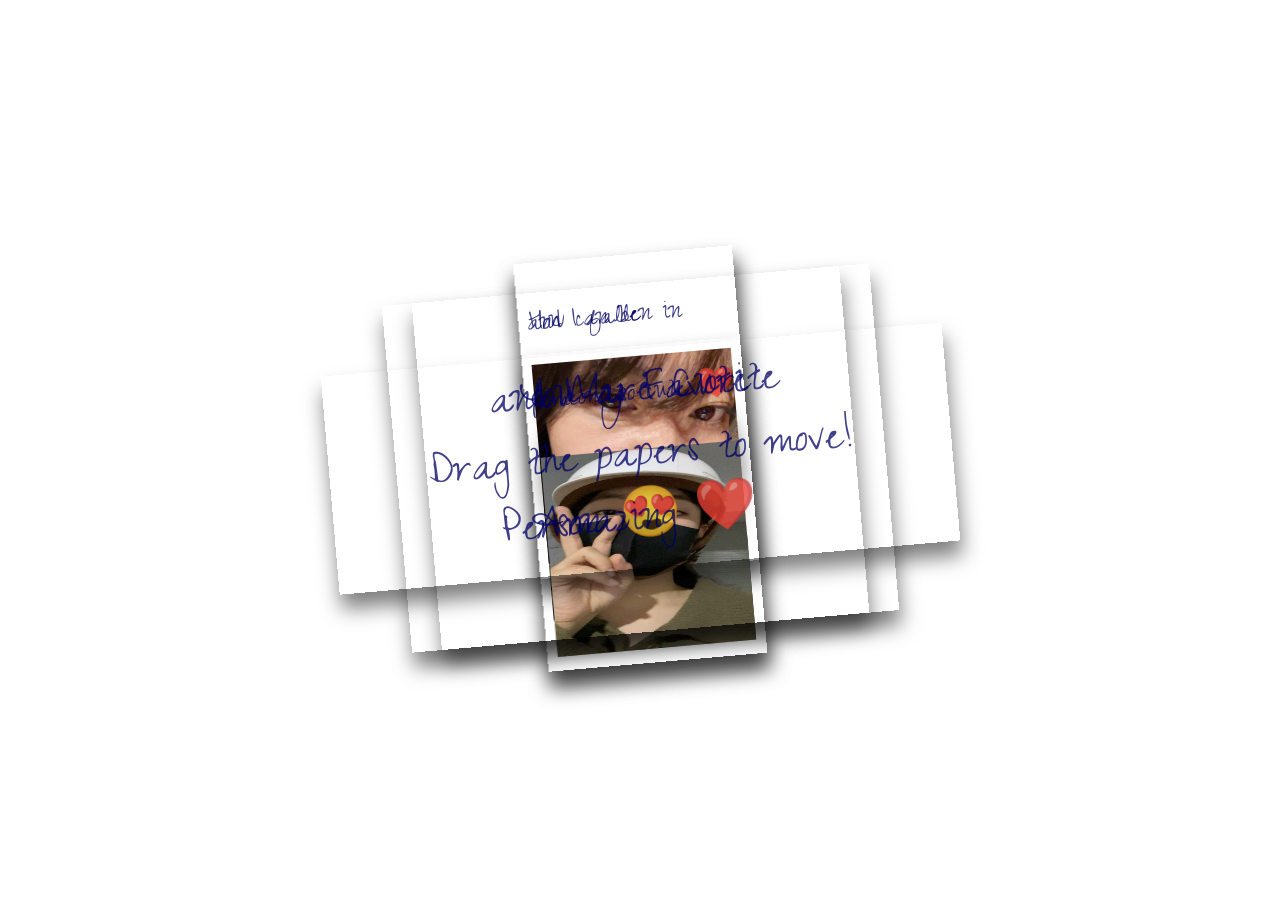
==== index.html @ 91189741 "Initial commit" ====
<!DOCTYPE html>
<html lang="en" >
<head>
  <meta charset="UTF-8">
  <title>For Bao Ly... =))))))</title>
  <link rel='stylesheet' href='https://fonts.googleapis.com/css2?family=Short+Stack&amp;family=Homemade+Apple&amp;display=swap'><link rel="stylesheet" href="./style.css">

</head>
<body>
<!-- partial:index.partial.html -->
<!-- A pen by Developer Rahul  -->
<div class="paper heart">

</div>

  
<div class="paper image">
  <p> and I fallen in</p>
    <p>Love with You 😍 </p>
  <img src="images/1.jpg" />
</div>

<div class="paper image">
  <p</p>
  <img src="images/2.jpg" />
</div>

<div class="paper image">
  <p>How can be </p>
   <p> someone so cute ❤️ </p>

  <img src="images/3.jpg" />
</div>



<div class="paper red">
<p class="p1"> and My Favorite</p>
<p class="p2">Person 😍</p>
</div>

<div class="paper">
<p class="p1">You are Cute </p>
  <p class="p1">Amazing <span style="color: red !important;">❤️</span></p>
</div>

<div class="paper">
<p class="p1">Drag the papers to move!</p>
</div>
<!-- partial -->
  <script  src="./script.js"></script>

</body>
</html>
---- style.css ----
@import url('https://fonts.googleapis.com/css2?family=Zeyada&display=swap');




body {
  height: 100vh;
  display: flex;
  align-items: center;
  justify-content: center;

  background-size: 1000px;
  background-image: url("https://www.psdgraphics.com/wp-content/uploads/2022/01/white-math-paper-texture.jpg");
  background-position: center center;
}

.paper {
  background-image: url("https://i0.wp.com/textures.world/wp-content/uploads/2018/10/2-Millimeter-Paper-Background-copy.jpg?ssl=1");
  background-size: 500px;
  background-position: center center;
  padding: 20px 100px;
/*  min-width: 800px; */
  
  transform: rotateZ(-5deg);
  box-shadow: 1px 15px 20px 0px rgba(0,0,0,0.5);
  
  position: absolute;
}

.paper.heart {
  position: relative;
  width: 200px;
  height: 200px;
  padding: 0;
  border-radius: 50%;
}

.paper.image {
  padding: 10px;
}
.paper.image p {
  font-size: 30px;
}

img {
  max-height: 200px;
  width: 100%;
  user-select: none;
}

.paper.heart::after {
  content: "";
  background-image: url('https://cdn.pixabay.com/photo/2016/03/31/19/25/cartoon-1294994__340.png');
  width: 100%;
  height: 100%;
  position: absolute;
  top: 0;
  left: 0;
  background-size: 150px;
  background-position: center center;
  background-repeat: no-repeat;
  opacity: 0.6;
}

p {
  font-family: 'Zeyada';
  font-size: 50px;
  color: rgb(0,0,100);
  opacity: 0.75;
  user-select: none;
  
  // filter: drop-shadow(2px 1.5px 1px rgba(0,0,105,0.9));
}
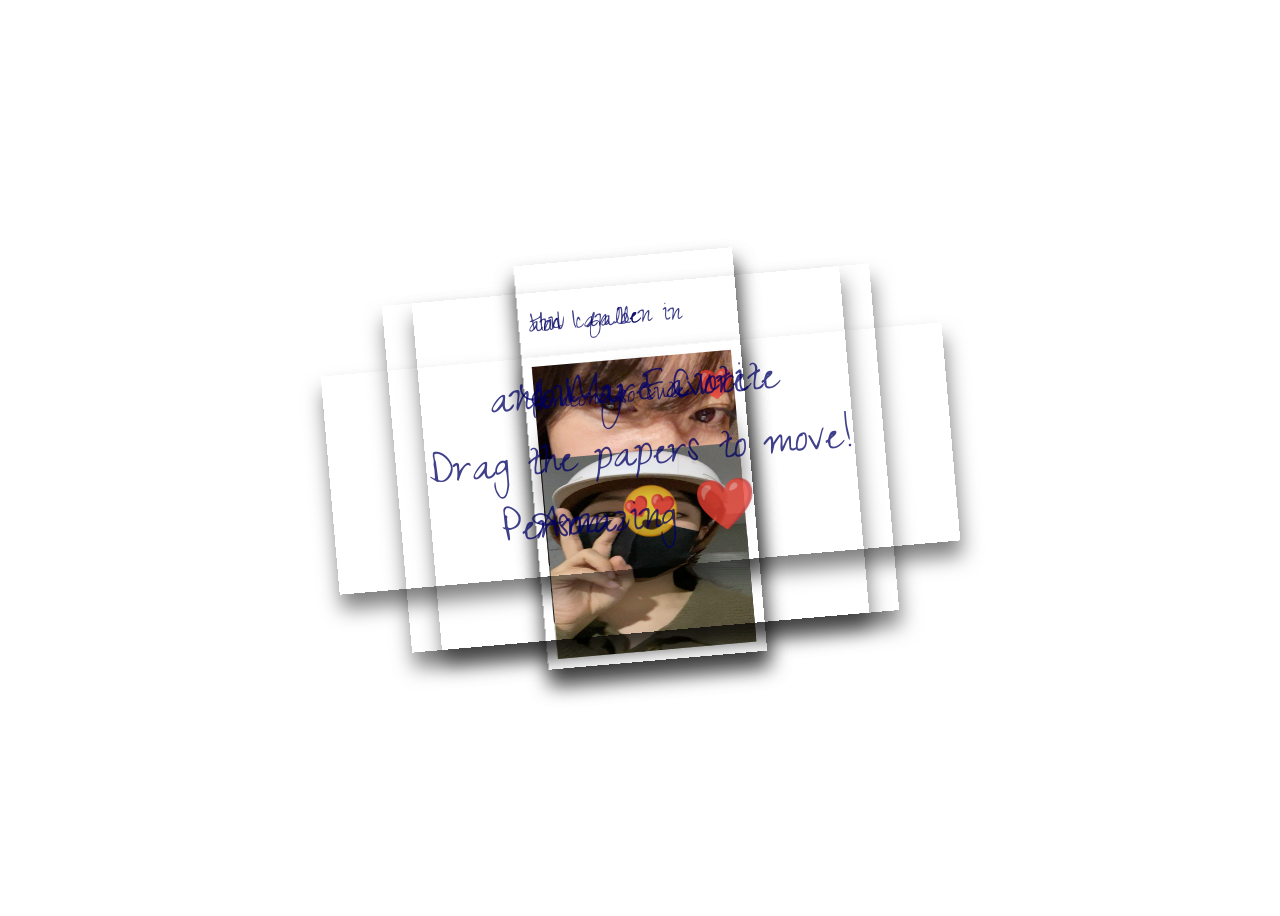
==== commit 84c9b8f2: "s" ====
--- a/index.html
+++ b/index.html
@@ -2,6 +2,7 @@
 <html lang="en" >
 <head>
   <meta charset="UTF-8">
+  <meta name="viewport" content="width=device-width, initial-scale=1.0">
   <title>For Bao Ly... =))))))</title>
   <link rel='stylesheet' href='https://fonts.googleapis.com/css2?family=Short+Stack&amp;family=Homemade+Apple&amp;display=swap'><link rel="stylesheet" href="./style.css">
 
@@ -48,7 +49,12 @@
 <p class="p1">Drag the papers to move!</p>
 </div>
 <!-- partial -->
-  <script  src="./script.js"></script>
+  <script>
+    const isTouchDevice = 'ontouchstart' in window || navigator.maxTouchPoints > 0;
+    const dragScript = document.createElement('script');
+    dragScript.src = isTouchDevice ? './mobile.js' : './script.js';
+    document.body.appendChild(dragScript);
+  </script>
 
 </body>
 </html>
--- a/style.css
+++ b/style.css
@@ -43,9 +43,13 @@
 }
 
 img {
+  display: block;
+  width: 100%;
+  height: auto;
+  max-width: 100%;
   max-height: 200px;
-  width: 100%;
   user-select: none;
+  -webkit-user-drag: none;
 }
 
 .paper.heart::after {
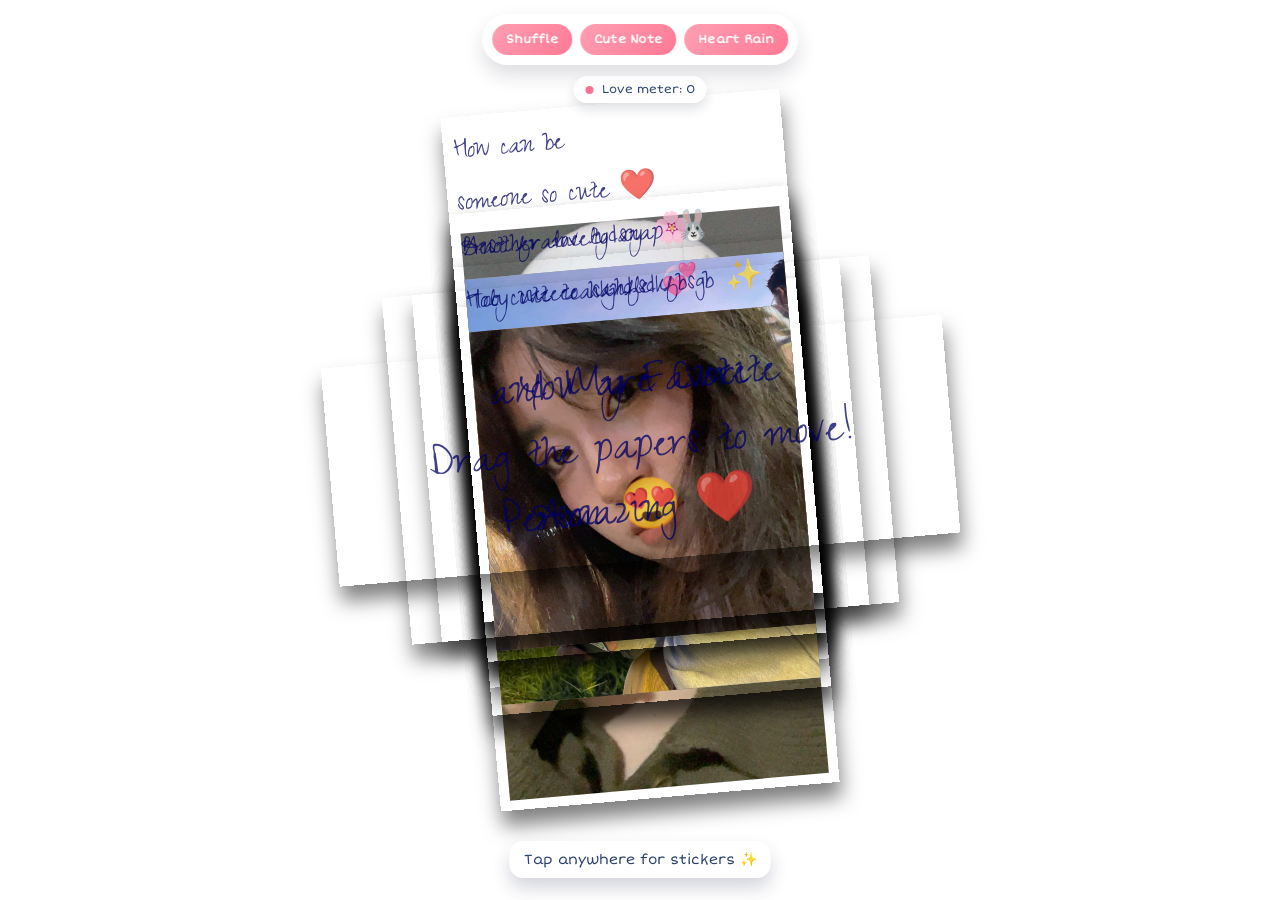
==== commit cec3dbb7: "update feat" ====
--- a/index.html
+++ b/index.html
@@ -8,6 +8,19 @@
 
 </head>
 <body>
+<div class="cute-toolbar">
+  <button type="button" class="cute-btn" data-action="shuffle">Shuffle</button>
+  <button type="button" class="cute-btn" data-action="message">Cute Note</button>
+  <button type="button" class="cute-btn" data-action="heart-rain">Heart Rain</button>
+</div>
+
+<div class="status-pill">
+  <span class="status-dot"></span>
+  <span id="moodText">Love meter: 0</span>
+</div>
+
+<div id="cuteToast" class="cute-toast" aria-live="polite"></div>
+
 <!-- partial:index.partial.html -->
 <!-- A pen by Developer Rahul  -->
 <div class="paper heart">
@@ -22,7 +35,7 @@
 </div>
 
 <div class="paper image">
-  <p</p>
+  <p>My sunshine ☀️</p>
   <img src="images/2.jpg" />
 </div>
 
@@ -31,6 +44,51 @@
    <p> someone so cute ❤️ </p>
 
   <img src="images/3.jpg" />
+</div>
+
+<div class="paper image">
+  <p>Cute moment ✨</p>
+  <img src="images/663835532_26600859356213507_8698796688762840301_n.jpg" />
+</div>
+
+<div class="paper image">
+  <p>My favorite smile 💫</p>
+  <img src="images/664585787_1479707357226909_1906691122830428980_n.jpg" />
+</div>
+
+<div class="paper image">
+  <p>A sweet memory 💖</p>
+  <img src="images/664751073_1545705653645042_7316583021994911116_n.jpg" />
+</div>
+
+<div class="paper image">
+  <p>Best frame today 🌸</p>
+  <img src="images/665222683_2155632265259664_699956261836097665_n.jpg" />
+</div>
+
+<div class="paper image">
+  <p>Always adorable 🫶</p>
+  <img src="images/665647214_965066595935322_8223952792517368431_n.jpg" />
+</div>
+
+<div class="paper image">
+  <p>Cuteness captured 💘</p>
+  <img src="images/666109926_934215519218655_4025595168742919079_n.jpg" />
+</div>
+
+<div class="paper image">
+  <p>Another lovely snap 🐰</p>
+  <img src="images/668110996_1265480601866281_7984651281331054546_n.jpg" />
+</div>
+
+<div class="paper image">
+  <p>Too cute to handle 💞</p>
+  <img src="images/669361847_2019091105311591_6979237146762778459_n.jpg" />
+</div>
+
+<div class="paper image">
+  <p>Holy cuteeeaskjhfsdkfbsgb ✨</p>
+  <img src="images/670315158_950370107366060_616113743160085956_n.jpg" />
 </div>
 
 
@@ -53,6 +111,13 @@
     const isTouchDevice = 'ontouchstart' in window || navigator.maxTouchPoints > 0;
     const dragScript = document.createElement('script');
     dragScript.src = isTouchDevice ? './mobile.js' : './script.js';
+
+    dragScript.addEventListener('load', () => {
+      const appScript = document.createElement('script');
+      appScript.src = './app.js';
+      document.body.appendChild(appScript);
+    });
+
     document.body.appendChild(dragScript);
   </script>
 
--- a/style.css
+++ b/style.css
@@ -4,14 +4,104 @@
 
 
 body {
+  margin: 0;
   height: 100vh;
   display: flex;
   align-items: center;
   justify-content: center;
+  overflow: hidden;
 
   background-size: 1000px;
   background-image: url("https://www.psdgraphics.com/wp-content/uploads/2022/01/white-math-paper-texture.jpg");
   background-position: center center;
+}
+
+.cute-toolbar {
+  position: fixed;
+  top: 14px;
+  left: 50%;
+  transform: translateX(-50%);
+  z-index: 10000;
+  display: flex;
+  gap: 8px;
+  flex-wrap: wrap;
+  justify-content: center;
+  padding: 10px;
+  border-radius: 999px;
+  background: rgba(255, 255, 255, 0.84);
+  box-shadow: 0 10px 20px rgba(28, 26, 54, 0.15);
+  backdrop-filter: blur(4px);
+}
+
+.cute-btn {
+  border: 0;
+  border-radius: 999px;
+  padding: 8px 14px;
+  background: linear-gradient(135deg, #ff9fb3, #ff7994);
+  color: #fff;
+  font-family: 'Short Stack', cursive;
+  font-size: 12px;
+  font-weight: 700;
+  letter-spacing: 0.25px;
+  cursor: pointer;
+  transition: transform 0.2s ease, box-shadow 0.2s ease;
+}
+
+.cute-btn:active {
+  transform: scale(0.96);
+}
+
+.cute-btn:hover {
+  box-shadow: 0 6px 14px rgba(255, 121, 148, 0.35);
+}
+
+.status-pill {
+  position: fixed;
+  top: 76px;
+  left: 50%;
+  transform: translateX(-50%);
+  z-index: 10000;
+  display: flex;
+  align-items: center;
+  gap: 8px;
+  border-radius: 999px;
+  background: rgba(255, 255, 255, 0.8);
+  padding: 6px 12px;
+  font-family: 'Short Stack', cursive;
+  font-size: 12px;
+  color: #29436f;
+  box-shadow: 0 6px 12px rgba(38, 45, 74, 0.14);
+}
+
+.status-dot {
+  width: 8px;
+  height: 8px;
+  border-radius: 50%;
+  background: #ff6f91;
+  animation: pulse 1.4s infinite;
+}
+
+.cute-toast {
+  position: fixed;
+  left: 50%;
+  bottom: 22px;
+  transform: translateX(-50%) translateY(16px);
+  z-index: 10001;
+  background: rgba(255, 255, 255, 0.9);
+  border-radius: 14px;
+  padding: 10px 14px;
+  color: #28406a;
+  font-family: 'Short Stack', cursive;
+  font-size: 14px;
+  box-shadow: 0 10px 18px rgba(42, 47, 87, 0.2);
+  opacity: 0;
+  pointer-events: none;
+  transition: opacity 0.25s ease, transform 0.25s ease;
+}
+
+.cute-toast.show {
+  opacity: 1;
+  transform: translateX(-50%) translateY(0);
 }
 
 .paper {
@@ -25,6 +115,7 @@
   box-shadow: 1px 15px 20px 0px rgba(0,0,0,0.5);
   
   position: absolute;
+  touch-action: none;
 }
 
 .paper.heart {
@@ -37,19 +128,27 @@
 
 .paper.image {
   padding: 10px;
+  width: min(78vw, 320px);
+  overflow: hidden;
 }
 .paper.image p {
-  font-size: 30px;
+  margin: 4px 0;
+  font-size: clamp(20px, 4.5vw, 30px);
 }
 
 img {
   display: block;
+  max-width: 100%;
+  height: auto;
+  user-select: none;
+  -webkit-user-drag: none;
+}
+
+.paper.image img {
   width: 100%;
   height: auto;
-  max-width: 100%;
-  max-height: 200px;
-  user-select: none;
-  -webkit-user-drag: none;
+  max-height: none;
+  object-fit: contain;
 }
 
 .paper.heart::after {
@@ -74,4 +173,64 @@
   user-select: none;
   
   // filter: drop-shadow(2px 1.5px 1px rgba(0,0,105,0.9));
+}
+
+.heart-drop {
+  position: fixed;
+  top: -24px;
+  z-index: 1100;
+  pointer-events: none;
+  animation: falling linear forwards;
+  filter: drop-shadow(0 4px 8px rgba(212, 42, 99, 0.3));
+}
+
+.tap-sticker {
+  position: fixed;
+  z-index: 1100;
+  pointer-events: none;
+  transform: translate(-50%, -50%);
+  animation: pop-sticker 0.7s ease forwards;
+}
+
+@keyframes falling {
+  to {
+    transform: translateY(110vh) rotate(220deg);
+    opacity: 0;
+  }
+}
+
+@keyframes pop-sticker {
+  0% {
+    opacity: 0;
+    transform: translate(-50%, -50%) scale(0.3);
+  }
+  70% {
+    opacity: 1;
+    transform: translate(-50%, -70%) scale(1.1);
+  }
+  100% {
+    opacity: 0;
+    transform: translate(-50%, -120%) scale(0.9);
+  }
+}
+
+@keyframes pulse {
+  0%,
+  100% {
+    transform: scale(1);
+  }
+  50% {
+    transform: scale(1.45);
+  }
+}
+
+@media (max-width: 640px) {
+  .cute-toolbar {
+    max-width: calc(100vw - 20px);
+    top: 10px;
+  }
+
+  .status-pill {
+    top: 94px;
+  }
 }
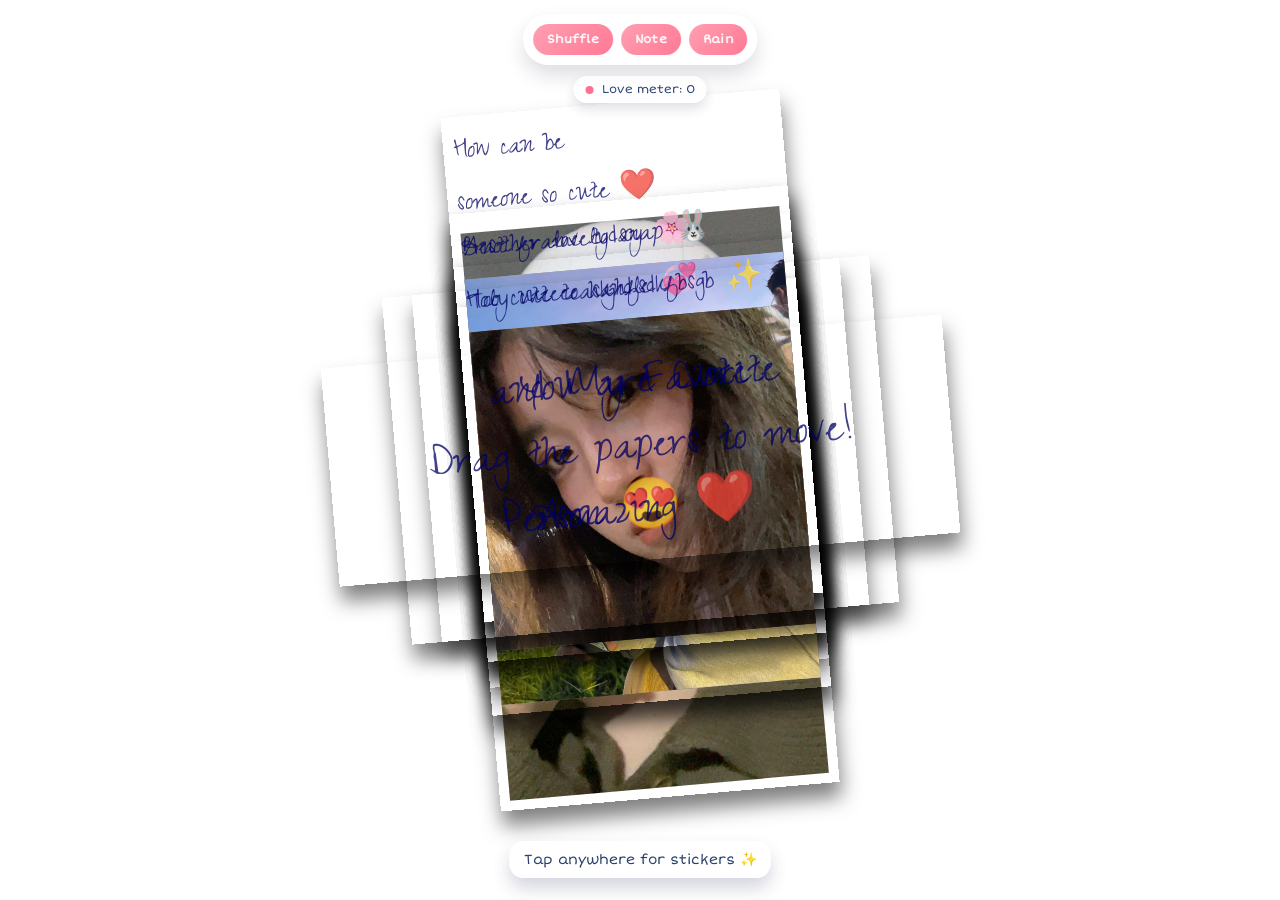
==== commit e88e0541: "update feat" ====
--- a/index.html
+++ b/index.html
@@ -10,8 +10,8 @@
 <body>
 <div class="cute-toolbar">
   <button type="button" class="cute-btn" data-action="shuffle">Shuffle</button>
-  <button type="button" class="cute-btn" data-action="message">Cute Note</button>
-  <button type="button" class="cute-btn" data-action="heart-rain">Heart Rain</button>
+  <button type="button" class="cute-btn" data-action="message">Note</button>
+  <button type="button" class="cute-btn" data-action="heart-rain">Rain</button>
 </div>
 
 <div class="status-pill">
--- a/style.css
+++ b/style.css
@@ -71,6 +71,7 @@
   font-size: 12px;
   color: #29436f;
   box-shadow: 0 6px 12px rgba(38, 45, 74, 0.14);
+  pointer-events: none;
 }
 
 .status-dot {
@@ -226,11 +227,51 @@
 
 @media (max-width: 640px) {
   .cute-toolbar {
-    max-width: calc(100vw - 20px);
+    width: calc(100vw - 20px);
+    max-width: 380px;
     top: 10px;
+    padding: 8px;
+    gap: 6px;
+    border-radius: 22px;
+    display: flex;
+    flex-direction: row;
+    flex-wrap: nowrap;
+    justify-content: space-between;
+    align-items: center;
+  }
+
+  .cute-btn {
+    flex: 1;
+    min-width: 0;
+    padding: 8px 10px;
+    font-size: 11px;
   }
 
   .status-pill {
-    top: 94px;
+    top: 66px;
+    padding: 5px 10px;
+    font-size: 11px;
+  }
+
+  .paper {
+    padding: 12px 34px;
+  }
+
+  .paper.image {
+    width: min(72vw, 260px);
+  }
+
+  p {
+    font-size: 40px;
+  }
+
+  .paper.image p {
+    font-size: clamp(16px, 4.2vw, 22px);
+  }
+
+  .cute-toast {
+    width: calc(100vw - 26px);
+    max-width: 360px;
+    text-align: center;
   }
 }
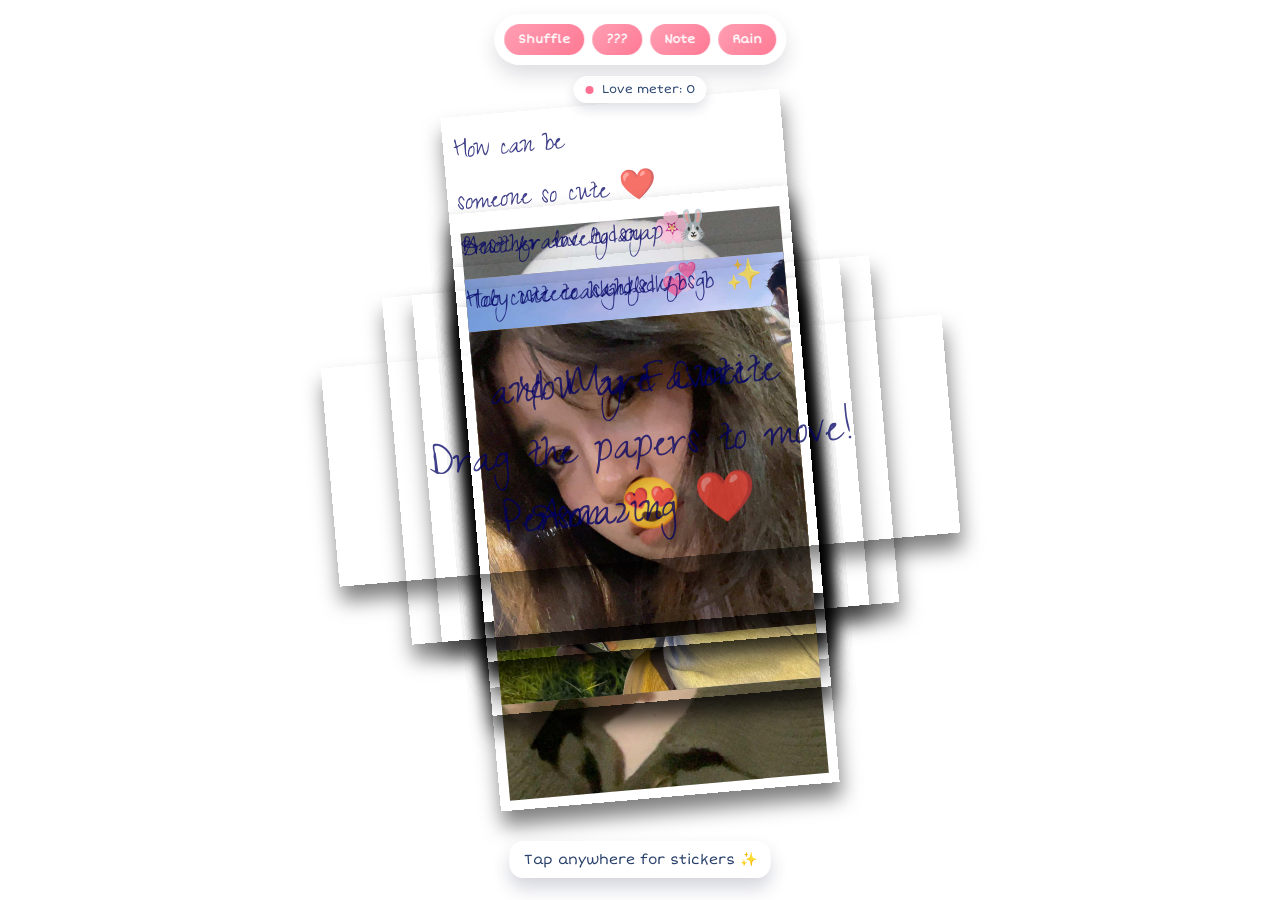
==== commit 0e5ad64b: "update layout" ====
--- a/index.html
+++ b/index.html
@@ -3,13 +3,14 @@
 <head>
   <meta charset="UTF-8">
   <meta name="viewport" content="width=device-width, initial-scale=1.0">
-  <title>For Bao Ly... =))))))</title>
+  <title>Bao Ly's Corner</title>
   <link rel='stylesheet' href='https://fonts.googleapis.com/css2?family=Short+Stack&amp;family=Homemade+Apple&amp;display=swap'><link rel="stylesheet" href="./style.css">
 
 </head>
 <body>
 <div class="cute-toolbar">
   <button type="button" class="cute-btn" data-action="shuffle">Shuffle</button>
+  <button type="button" class="cute-btn" data-action="valentine">???</button>
   <button type="button" class="cute-btn" data-action="message">Note</button>
   <button type="button" class="cute-btn" data-action="heart-rain">Rain</button>
 </div>
